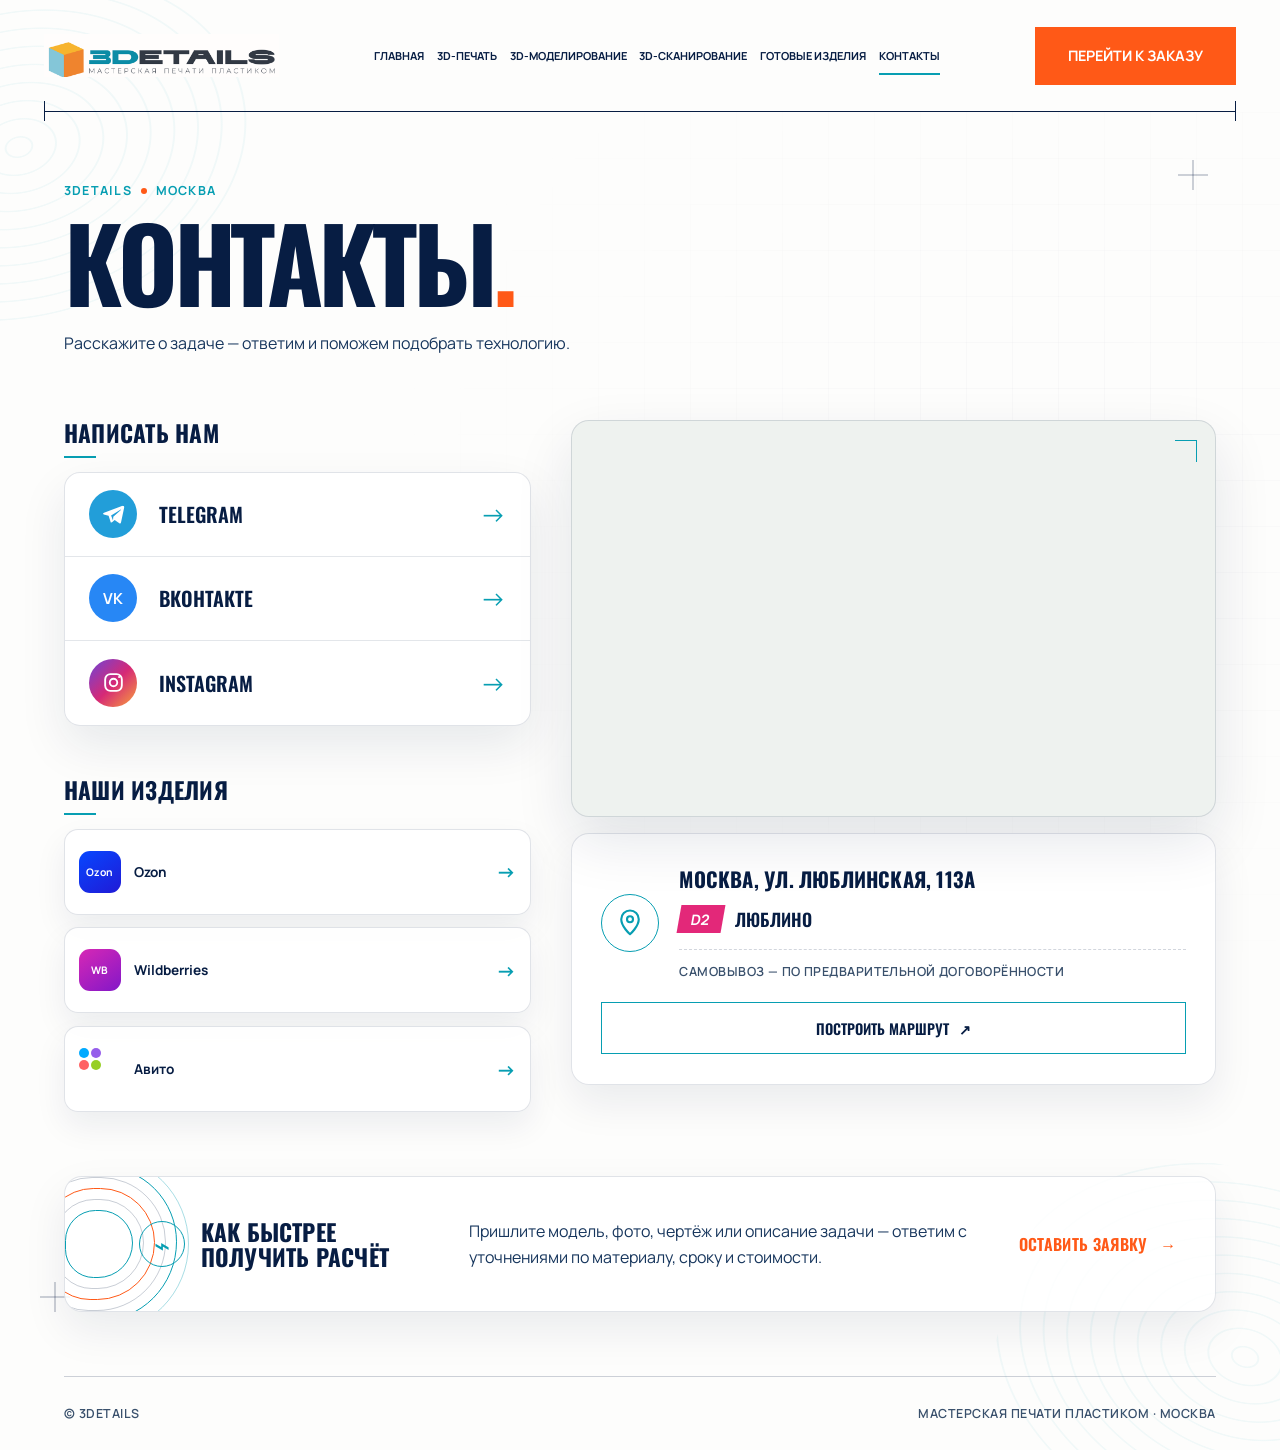
==== contacts.html @ 8e89bb7e "Add files via upload" ====
<!doctype html>
<html lang="ru">
<head>
  <meta charset="UTF-8">
  <meta name="viewport" content="width=device-width, initial-scale=1.0">
  <meta name="description" content="Контакты мастерской 3DETAILS: связь, площадки продаж, адрес самовывоза и карта.">
  <meta name="theme-color" content="#ffffff">
  <title>Контакты — 3DETAILS</title>
  <link rel="icon" type="image/png" href="assets/favicon.png?v=2">
  <link rel="preconnect" href="https://fonts.googleapis.com">
  <link rel="preconnect" href="https://fonts.gstatic.com" crossorigin>
  <link href="https://fonts.googleapis.com/css2?family=Manrope:wght@400;500;600;700&family=Oswald:wght@600;700&display=swap" rel="stylesheet">
  <link rel="stylesheet" href="style.css">
  <link rel="stylesheet" href="contacts.css">
</head>

<body class="contact-page">
  <div class="page-shell">
    <header class="site-header">
      <a class="brand" href="index.html" aria-label="3DETAILS — на главную">
        <img src="assets/logo.png" alt="3DETAILS — мастерская печати пластиком">
      </a>

      <nav class="desktop-nav" aria-label="Основная навигация">
        <a href="index.html">Главная</a>
        <a href="index.html">3D-печать</a>
        <a href="index.html">3D-моделирование</a>
        <a href="index.html">3D-сканирование</a>
        <a href="index.html">Готовые изделия</a>
        <a href="contacts.html" aria-current="page">Контакты</a>
      </nav>

      <a class="header-cta" href="#contact-actions">Перейти к заказу</a>

      <details class="mobile-menu">
        <summary aria-label="Открыть меню"><span></span><span></span><span></span></summary>
        <nav aria-label="Мобильная навигация">
          <a href="index.html">Главная</a>
          <a href="index.html">3D-печать</a>
          <a href="index.html">3D-моделирование</a>
          <a href="index.html">3D-сканирование</a>
          <a href="index.html">Готовые изделия</a>
          <a href="contacts.html" aria-current="page">Контакты</a>
        </nav>
      </details>
    </header>

    <main class="contacts-main">
      <div class="contacts-grid" aria-hidden="true"></div>
      <span class="page-cross page-cross-one" aria-hidden="true"></span>
      <span class="page-cross page-cross-two" aria-hidden="true"></span>

      <section class="contacts-intro" aria-labelledby="contacts-title">
        <p class="contacts-kicker">3DETAILS <span></span> Москва</p>
        <h1 id="contacts-title">Контакты<span class="orange-dot">.</span></h1>
        <p>Расскажите о задаче — ответим и поможем подобрать технологию.</p>
      </section>

      <div class="contacts-layout">
        <div class="contacts-left">
          <section class="contact-section" id="contact-actions" aria-labelledby="write-us-title">
            <h2 id="write-us-title">Написать нам</h2>

            <div class="social-list">
              <!-- Замените # на ссылку вашего Telegram-профиля или канала. -->
              <a class="social-row is-placeholder" href="#" aria-label="Telegram — ссылка будет добавлена">
                <span class="social-icon telegram-icon" aria-hidden="true">
                  <svg viewBox="0 0 24 24" role="img"><path d="M20.7 3.5 2.9 10.4c-1.2.5-1.2 1.2-.2 1.5l4.6 1.4 1.8 5.5c.2.6.1.9.8.9.5 0 .8-.2 1-.4l2.2-2.1 4.5 3.3c.8.5 1.4.3 1.6-.8l3-14.2c.3-1.4-.5-2-1.5-1.6Zm-11 9.5 8.9-5.6c.4-.3.8-.1.5.2l-7.3 6.6-.3 3.5L9.7 13Z"/></svg>
                </span>
                <span class="social-name">Telegram</span>
                <span class="row-arrow" aria-hidden="true">→</span>
              </a>

              <a class="social-row" href="https://vk.ru/create3details" target="_blank" rel="noopener noreferrer" aria-label="Открыть сообщество 3DETAILS во ВКонтакте">
                <span class="social-icon vk-icon" aria-hidden="true">VK</span>
                <span class="social-name">ВКонтакте</span>
                <span class="row-arrow" aria-hidden="true">→</span>
              </a>

              <a class="social-row" href="https://www.instagram.com/create_3details?igsi=MWt5dXhtc3FnY2g4bw==" target="_blank" rel="noopener noreferrer" aria-label="Открыть профиль 3DETAILS в Instagram">
                <span class="social-icon instagram-icon" aria-hidden="true">
                  <svg viewBox="0 0 24 24" role="img"><rect x="4" y="4" width="16" height="16" rx="5"/><circle cx="12" cy="12" r="3.6"/><circle cx="17.4" cy="6.7" r="1" class="fill-dot"/></svg>
                </span>
                <span class="social-name">Instagram</span>
                <span class="row-arrow" aria-hidden="true">→</span>
              </a>
            </div>
          </section>

          <section class="contact-section marketplace-section" aria-labelledby="shops-title">
            <h2 id="shops-title">Наши изделия</h2>
            <div class="marketplace-grid">
              <a class="marketplace-card" href="https://ozon.ru/s/3details-3615021" target="_blank" rel="noopener noreferrer" aria-label="Открыть магазин 3DETAILS на Ozon">
                <span class="marketplace-logo ozon-logo" aria-hidden="true">Ozon</span>
                <span>Ozon</span><b aria-hidden="true">→</b>
              </a>
              <a class="marketplace-card" href="https://www.wildberries.ru/250073081" target="_blank" rel="noopener noreferrer" aria-label="Открыть страницу 3DETAILS на Wildberries">
                <span class="marketplace-logo wb-logo" aria-hidden="true">WB</span>
                <span>Wildberries</span><b aria-hidden="true">→</b>
              </a>
              <a class="marketplace-card" href="https://www.avito.ru/brands/93194428c72230fd3f718d5dffbb3e8c" target="_blank" rel="noopener noreferrer" aria-label="Открыть профиль 3DETAILS на Авито">
                <span class="marketplace-logo avito-logo" aria-hidden="true"><i></i><i></i><i></i><i></i></span>
                <span>Авито</span><b aria-hidden="true">→</b>
              </a>
            </div>
          </section>
        </div>

        <section class="location-section" aria-labelledby="location-title">
          <h2 class="visually-hidden" id="location-title">Адрес мастерской</h2>
          <div class="map-card">
            <iframe
              title="Яндекс Карта: Москва, Люблинская улица, 113А"
              src="https://yandex.ru/map-widget/v1/?mode=search&amp;text=%D0%9C%D0%BE%D1%81%D0%BA%D0%B2%D0%B0%2C%20%D0%9B%D1%8E%D0%B1%D0%BB%D0%B8%D0%BD%D1%81%D0%BA%D0%B0%D1%8F%20%D1%83%D0%BB%D0%B8%D1%86%D0%B0%2C%20113%D0%90&amp;z=16"
              loading="lazy"
              allowfullscreen>
            </iframe>
            <span class="map-corner" aria-hidden="true"></span>
          </div>

          <div class="address-card">
            <div class="address-pin" aria-hidden="true">
              <svg viewBox="0 0 24 24"><path d="M12 21s7-6.1 7-12a7 7 0 1 0-14 0c0 5.9 7 12 7 12Z"/><circle cx="12" cy="9" r="2.4"/></svg>
            </div>
            <div class="address-copy">
              <p class="address-title">Москва, ул. Люблинская, 113А</p>
              <p class="transport"><span class="d2-badge">D2</span> Люблино</p>
              <p class="pickup-note">Самовывоз — по предварительной договорённости</p>
            </div>
            <a class="route-button" href="https://yandex.ru/maps/?text=%D0%9C%D0%BE%D1%81%D0%BA%D0%B2%D0%B0%2C%20%D0%9B%D1%8E%D0%B1%D0%BB%D0%B8%D0%BD%D1%81%D0%BA%D0%B0%D1%8F%20%D1%83%D0%BB%D0%B8%D1%86%D0%B0%2C%20113%D0%90" target="_blank" rel="noopener noreferrer">
              Построить маршрут <span aria-hidden="true">↗</span>
            </a>
          </div>
        </section>
      </div>

      <section class="calculation-strip" aria-labelledby="calculation-title">
        <div class="strip-art" aria-hidden="true"><i></i><i></i><i></i><i></i><i></i></div>
        <div class="strip-title">
          <span class="timer-icon" aria-hidden="true">⌁</span>
          <h2 id="calculation-title">Как быстрее<br>получить расчёт</h2>
        </div>
        <p>Пришлите модель, фото, чертёж или описание задачи — ответим с уточнениями по материалу, сроку и стоимости.</p>
        <a href="#contact-actions">Оставить заявку <span aria-hidden="true">→</span></a>
      </section>
    </main>

    <footer class="contacts-footer">
      <p>© 3DETAILS</p>
      <p>Мастерская печати пластиком · Москва</p>
    </footer>
  </div>
</body>
</html>
---- style.css ----
:root {
  --navy: #071d43;
  --navy-soft: #17365d;
  --turquoise: #079eb2;
  --orange: #ff5917;
  --paper: #fdfdfc;
  --line: #cbd9e7;
  --muted: #39506c;
}

* {
  box-sizing: border-box;
}

html {
  scroll-behavior: smooth;
}

body {
  margin: 0;
  background: var(--paper);
  color: var(--navy);
  font-family: "Manrope", Arial, sans-serif;
}

button,
a,
summary {
  -webkit-tap-highlight-color: transparent;
}

button {
  font: inherit;
}

.page-shell {
  width: min(100%, 1920px);
  min-height: 100svh;
  margin: 0 auto;
  overflow: hidden;
  background: var(--paper);
}

.site-header {
  position: relative;
  z-index: 20;
  display: grid;
  grid-template-columns: minmax(230px, 320px) 1fr auto;
  align-items: center;
  gap: clamp(1.5rem, 3vw, 4.5rem);
  min-height: 112px;
  margin: 0 clamp(1.25rem, 3.4vw, 4rem);
  border-bottom: 1px solid var(--navy);
}

.site-header::before,
.site-header::after {
  position: absolute;
  bottom: -10px;
  width: 1px;
  height: 20px;
  background: var(--navy);
  content: "";
}

.site-header::before {
  left: 0;
}

.site-header::after {
  right: 0;
}

.brand {
  display: inline-flex;
  align-items: center;
}

.brand img {
  display: block;
  width: 100%;
  height: auto;
}

.desktop-nav {
  display: flex;
  align-items: center;
  justify-content: center;
  gap: clamp(1rem, 2.25vw, 2.8rem);
}

.desktop-nav a {
  color: var(--navy);
  font-size: clamp(0.72rem, 0.83vw, 0.92rem);
  font-weight: 700;
  text-decoration: none;
  text-transform: uppercase;
  white-space: nowrap;
  transition: color 180ms ease;
}

.desktop-nav a:hover,
.desktop-nav a:focus-visible {
  color: var(--turquoise);
}

.desktop-nav a[aria-current="page"] {
  color: var(--navy);
}

.header-cta,
.primary-button {
  display: inline-flex;
  align-items: center;
  justify-content: center;
  border: 1px solid var(--orange);
  background: var(--orange);
  color: #fff;
  cursor: pointer;
  font-weight: 700;
  text-decoration: none;
  text-transform: uppercase;
  transition: transform 180ms ease, background 180ms ease, box-shadow 180ms ease;
}

.header-cta {
  min-height: 58px;
  padding: 0 2rem;
  font-size: 0.9rem;
  white-space: nowrap;
}

.header-cta:hover,
.primary-button:hover {
  background: #ff6a2e;
  box-shadow: 0 12px 26px rgb(255 89 23 / 18%);
  transform: translateY(-2px);
}

.mobile-menu {
  display: none;
}

.hero {
  position: relative;
  display: grid;
  grid-template-columns: minmax(520px, 0.88fr) minmax(580px, 1.12fr);
  min-height: calc(100svh - 112px);
  isolation: isolate;
}

.hero-copy {
  position: relative;
  z-index: 5;
  display: flex;
  flex-direction: column;
  align-items: flex-start;
  justify-content: center;
  padding: clamp(4rem, 7vh, 7rem) 1.5rem clamp(2.5rem, 4vh, 4rem) clamp(2.5rem, 5.2vw, 6.25rem);
}

.eyebrow {
  display: flex;
  align-items: center;
  gap: 0.55rem;
  margin: 0 0 clamp(1.75rem, 3vh, 2.8rem);
  font-size: clamp(0.8rem, 1vw, 1.08rem);
  font-weight: 700;
  letter-spacing: 0.02em;
  text-transform: uppercase;
}

.eyebrow span {
  width: 0.4rem;
  height: 0.4rem;
  background: var(--orange);
  border-radius: 50%;
}

.eyebrow strong {
  color: var(--turquoise);
}

h1 {
  margin: 0;
  color: var(--navy);
  font-family: "Oswald", "Arial Narrow", sans-serif;
  font-size: clamp(3.6rem, 5.5vw, 8rem);
  font-weight: 700;
  letter-spacing: -0.045em;
  line-height: 0.91;
  text-transform: uppercase;
}

.headline-line {
  display: block;
  white-space: nowrap;
}

.orange-dot {
  color: var(--orange);
}

.hero-description {
  margin: clamp(1.7rem, 3vh, 2.75rem) 0 0;
  color: var(--navy-soft);
  font-size: clamp(0.98rem, 1.18vw, 1.3rem);
  line-height: 1.65;
}

.hero-actions {
  display: flex;
  gap: 1.25rem;
  margin-top: clamp(1.75rem, 3vh, 2.8rem);
}

.primary-button,
.secondary-button {
  min-width: 236px;
  min-height: 68px;
  padding: 0 1.5rem;
  font-size: 1rem;
}

.secondary-button {
  border: 1px solid var(--navy);
  background: transparent;
  color: var(--navy);
  cursor: pointer;
  font-weight: 700;
  text-transform: uppercase;
  transition: color 180ms ease, background 180ms ease, transform 180ms ease;
}

.secondary-button:hover {
  background: var(--navy);
  color: #fff;
  transform: translateY(-2px);
}

.coordinates {
  display: flex;
  align-items: center;
  gap: 1.25rem;
  margin-top: clamp(2rem, 5vh, 4.5rem);
  color: var(--turquoise);
  font-family: ui-monospace, SFMono-Regular, Consolas, monospace;
  font-size: 0.83rem;
  line-height: 1.65;
}

.coordinates p {
  margin: 0;
}

.target-mark {
  position: relative;
  display: block;
  width: 48px;
  height: 48px;
  border: 1px solid var(--turquoise);
  border-radius: 50%;
}

.target-mark::before,
.target-mark::after {
  position: absolute;
  top: 50%;
  left: 50%;
  background: var(--turquoise);
  content: "";
  transform: translate(-50%, -50%);
}

.target-mark::before {
  width: 72px;
  height: 1px;
}

.target-mark::after {
  width: 1px;
  height: 72px;
}

.hero-art {
  position: relative;
  z-index: 4;
  display: grid;
  min-width: 0;
  place-items: center;
  padding: 2.5rem clamp(1.25rem, 3vw, 4rem) 2rem 0;
}

.hero-art picture {
  position: relative;
  z-index: 3;
  display: block;
  width: min(100%, 940px);
  max-height: calc(100svh - 150px);
}

.hero-art img {
  display: block;
  width: 100%;
  height: auto;
  max-height: calc(100svh - 150px);
  object-fit: contain;
  filter: drop-shadow(0 32px 34px rgb(5 28 62 / 16%));
  animation: float 7s ease-in-out infinite;
}

@keyframes float {
  0%,
  100% {
    transform: translateY(0) rotate(-0.3deg);
  }
  50% {
    transform: translateY(-12px) rotate(0.3deg);
  }
}

.technical-grid {
  position: absolute;
  z-index: -3;
  top: 4%;
  right: 0;
  width: 58%;
  height: 92%;
  opacity: 0.38;
  background-image:
    linear-gradient(rgb(7 29 67 / 10%) 1px, transparent 1px),
    linear-gradient(90deg, rgb(7 29 67 / 10%) 1px, transparent 1px);
  background-size: 44px 44px;
  -webkit-mask-image: radial-gradient(ellipse at 58% 48%, #000 18%, transparent 72%);
  mask-image: radial-gradient(ellipse at 58% 48%, #000 18%, transparent 72%);
}

.contour {
  position: absolute;
  z-index: -2;
  border-radius: 48% 52% 58% 42%;
  opacity: 0.42;
  background: repeating-radial-gradient(ellipse at center, transparent 0 15px, rgb(32 91 139 / 23%) 16px 17px, transparent 18px 27px);
  filter: blur(0.1px);
}

.contour-one {
  top: 3%;
  right: 8%;
  width: 46%;
  height: 54%;
  transform: rotate(-10deg);
}

.contour-two {
  right: -8%;
  bottom: -13%;
  width: 44%;
  height: 54%;
  transform: rotate(18deg);
}

.art-cross {
  position: absolute;
  z-index: 2;
  width: 30px;
  height: 30px;
}

.art-cross::before,
.art-cross::after {
  position: absolute;
  top: 50%;
  left: 50%;
  background: var(--navy);
  content: "";
  opacity: 0.5;
  transform: translate(-50%, -50%);
}

.art-cross::before {
  width: 30px;
  height: 1px;
}

.art-cross::after {
  width: 1px;
  height: 30px;
}

.art-cross-one {
  top: 14%;
  left: 3%;
}

.art-cross-two {
  right: 6%;
  bottom: 12%;
}

.palette-mark {
  position: absolute;
  z-index: 4;
  top: 20%;
  right: 2.7%;
  display: grid;
  gap: 6px;
}

.palette-mark i {
  width: 9px;
  height: 9px;
  background: var(--navy);
}

.palette-mark i:nth-child(2) {
  background: var(--turquoise);
}

.palette-mark i:nth-child(3) {
  background: var(--orange);
}

@media (max-width: 1240px) {
  .site-header {
    grid-template-columns: 235px 1fr auto;
    gap: 1.25rem;
  }

  .desktop-nav {
    gap: 1.1rem;
  }

  .header-cta {
    padding: 0 1.25rem;
  }

  .hero {
    grid-template-columns: minmax(460px, 0.9fr) minmax(480px, 1.1fr);
  }

  .primary-button,
  .secondary-button {
    min-width: 205px;
  }
}

@media (max-width: 980px) {
  .site-header {
    grid-template-columns: minmax(210px, 270px) 1fr auto;
    min-height: 92px;
  }

  .desktop-nav,
  .header-cta {
    display: none;
  }

  .mobile-menu {
    position: relative;
    display: block;
    grid-column: 3;
  }

  .mobile-menu summary {
    display: grid;
    width: 46px;
    height: 46px;
    cursor: pointer;
    list-style: none;
    place-content: center;
    gap: 5px;
    border: 1px solid var(--navy);
  }

  .mobile-menu summary::-webkit-details-marker {
    display: none;
  }

  .mobile-menu summary span {
    display: block;
    width: 20px;
    height: 2px;
    background: var(--navy);
  }

  .mobile-menu nav {
    position: absolute;
    top: 58px;
    right: 0;
    display: grid;
    width: min(82vw, 330px);
    padding: 1rem;
    border: 1px solid var(--navy);
    background: var(--paper);
    box-shadow: 0 22px 48px rgb(7 29 67 / 14%);
  }

  .mobile-menu nav a {
    padding: 0.9rem;
    color: var(--navy);
    font-size: 0.9rem;
    font-weight: 700;
    text-decoration: none;
    text-transform: uppercase;
  }

  .hero {
    grid-template-columns: 1fr;
    min-height: auto;
  }

  .hero-copy {
    padding: 5rem 2.5rem 1.5rem;
  }

  h1 {
    font-size: clamp(4rem, 10.8vw, 6.8rem);
  }

  .hero-art {
    min-height: 580px;
    padding: 0 2rem 3rem;
  }

  .hero-art picture {
    width: min(92vw, 720px);
    max-height: 650px;
  }

  .hero-art img {
    max-height: 650px;
  }

  .technical-grid {
    top: 44%;
    width: 100%;
    height: 52%;
  }

  .contour-one {
    top: 43%;
    right: 20%;
    width: 68%;
    height: 40%;
  }
}

@media (max-width: 620px) {
  .site-header {
    grid-template-columns: minmax(170px, 235px) 1fr auto;
    min-height: 82px;
    margin: 0 1rem;
  }

  .hero-copy {
    padding: 4rem 1.25rem 1rem;
  }

  .eyebrow {
    align-items: flex-start;
    flex-wrap: wrap;
    margin-bottom: 1.5rem;
    font-size: 0.76rem;
  }

  h1 {
    font-size: clamp(3rem, 13vw, 4.7rem);
    line-height: 0.92;
  }

  .hero-description {
    font-size: 1rem;
    line-height: 1.55;
  }

  .desktop-break {
    display: none;
  }

  .hero-actions {
    width: 100%;
    flex-direction: column;
    gap: 0.75rem;
  }

  .primary-button,
  .secondary-button {
    width: 100%;
    min-width: 0;
    min-height: 58px;
  }

  .coordinates {
    margin-top: 2.5rem;
  }

  .hero-art {
    min-height: 410px;
    padding: 0 0.5rem 2rem;
  }

  .hero-art picture {
    width: 112%;
    max-width: none;
  }

  .palette-mark {
    right: 1rem;
  }
}

@media (prefers-reduced-motion: reduce) {
  html {
    scroll-behavior: auto;
  }

  .hero-art img {
    animation: none;
  }

  *,
  *::before,
  *::after {
    transition-duration: 0.01ms !important;
  }
}
---- contacts.css ----
.contact-page .page-shell {
  overflow: clip;
}

.contact-page .site-header {
  grid-template-columns: minmax(210px, 300px) 1fr auto;
  gap: clamp(1rem, 2.3vw, 3rem);
}

.contact-page .desktop-nav {
  gap: clamp(0.75rem, 1.65vw, 2rem);
}

.contact-page .desktop-nav a[aria-current="page"] {
  position: relative;
}

.contact-page .desktop-nav a[aria-current="page"]::after {
  position: absolute;
  right: 0;
  bottom: -0.75rem;
  left: 0;
  height: 2px;
  background: var(--turquoise);
  content: "";
}

.contacts-main {
  position: relative;
  padding: clamp(3.5rem, 5.5vw, 6.5rem) clamp(1.25rem, 5vw, 6rem) clamp(3rem, 5vw, 5.5rem);
  isolation: isolate;
}

.contacts-grid {
  position: absolute;
  z-index: -3;
  inset: 0;
  opacity: 0.28;
  background-image:
    linear-gradient(rgb(7 29 67 / 9%) 1px, transparent 1px),
    linear-gradient(90deg, rgb(7 29 67 / 9%) 1px, transparent 1px);
  background-size: 46px 46px;
  -webkit-mask-image: radial-gradient(ellipse at 82% 28%, #000 0, transparent 47%);
  mask-image: radial-gradient(ellipse at 82% 28%, #000 0, transparent 47%);
}

.contacts-main::before,
.contacts-main::after {
  position: absolute;
  z-index: -2;
  width: 38vw;
  height: 28vw;
  border-radius: 46% 54% 61% 39%;
  opacity: 0.14;
  background: repeating-radial-gradient(ellipse at center, transparent 0 12px, rgb(7 158 178 / 36%) 13px 14px, transparent 15px 24px);
  content: "";
}

.contacts-main::before {
  top: -9rem;
  left: -14rem;
  transform: rotate(-14deg);
}

.contacts-main::after {
  right: -13rem;
  bottom: -10rem;
  transform: rotate(17deg);
}

.page-cross {
  position: absolute;
  z-index: -1;
  width: 30px;
  height: 30px;
}

.page-cross::before,
.page-cross::after {
  position: absolute;
  top: 50%;
  left: 50%;
  background: var(--navy);
  content: "";
  opacity: 0.4;
  transform: translate(-50%, -50%);
}

.page-cross::before {
  width: 30px;
  height: 1px;
}

.page-cross::after {
  width: 1px;
  height: 30px;
}

.page-cross-one {
  top: 3rem;
  right: 4.5rem;
}

.page-cross-two {
  bottom: 4rem;
  left: 2.5rem;
}

.contacts-intro {
  width: min(100%, 1420px);
  margin: 0 auto clamp(3rem, 5vw, 5rem);
}

.contacts-kicker {
  display: flex;
  align-items: center;
  gap: 0.55rem;
  margin: 0 0 1rem;
  color: var(--turquoise);
  font-size: 0.78rem;
  font-weight: 700;
  letter-spacing: 0.1em;
  text-transform: uppercase;
}

.contacts-kicker span {
  width: 0.38rem;
  height: 0.38rem;
  background: var(--orange);
  border-radius: 50%;
}

.contacts-intro h1 {
  font-size: clamp(4.2rem, 8vw, 8rem);
  line-height: 0.9;
}

.contacts-intro > p:last-child {
  max-width: 700px;
  margin: 1.45rem 0 0;
  color: var(--navy-soft);
  font-size: clamp(1rem, 1.25vw, 1.25rem);
  line-height: 1.6;
}

.contacts-layout {
  display: grid;
  grid-template-columns: minmax(400px, 0.86fr) minmax(560px, 1.14fr);
  gap: clamp(2.5rem, 5vw, 6rem);
  width: min(100%, 1420px);
  margin: 0 auto;
}

.contact-section h2,
.calculation-strip h2 {
  margin: 0;
  font-family: "Oswald", "Arial Narrow", sans-serif;
  font-size: clamp(1.45rem, 1.7vw, 2rem);
  letter-spacing: 0.01em;
  line-height: 1.1;
  text-transform: uppercase;
}

.contact-section h2::after {
  display: block;
  width: 2rem;
  height: 2px;
  margin-top: 0.65rem;
  background: var(--turquoise);
  content: "";
}

.social-list {
  margin-top: 0.85rem;
  overflow: hidden;
  border: 1px solid rgb(7 29 67 / 12%);
  border-radius: 16px;
  background: rgb(255 255 255 / 82%);
  box-shadow: 0 20px 48px rgb(7 29 67 / 9%);
  backdrop-filter: blur(8px);
}

.social-row {
  display: grid;
  grid-template-columns: 52px 1fr auto;
  align-items: center;
  gap: 1.1rem;
  min-height: 84px;
  padding: 0 1.5rem;
  border-bottom: 1px solid rgb(7 29 67 / 11%);
  color: var(--navy);
  text-decoration: none;
  transition: background 180ms ease, color 180ms ease;
}

.social-row:last-child {
  border-bottom: 0;
}

.social-row:not(.is-placeholder):hover,
.social-row:not(.is-placeholder):focus-visible {
  background: rgb(7 158 178 / 6%);
  color: var(--turquoise);
}

.is-placeholder {
  cursor: default;
  pointer-events: none;
}

.social-icon {
  display: grid;
  width: 48px;
  height: 48px;
  color: #fff;
  font-size: 0.95rem;
  font-weight: 700;
  place-items: center;
  border-radius: 50%;
}

.social-icon svg {
  width: 25px;
  height: 25px;
}

.telegram-icon {
  background: #229ed9;
}

.telegram-icon svg {
  fill: currentColor;
}

.vk-icon {
  background: #2787f5;
}

.instagram-icon {
  background: linear-gradient(135deg, #6c45d9 0%, #d62976 52%, #f9a23a 100%);
}

.instagram-icon svg {
  fill: none;
  stroke: currentColor;
  stroke-width: 1.8;
}

.instagram-icon .fill-dot {
  fill: currentColor;
  stroke: none;
}

.social-name {
  font-family: "Oswald", "Arial Narrow", sans-serif;
  font-size: 1.25rem;
  font-weight: 600;
  text-transform: uppercase;
}

.row-arrow {
  color: var(--turquoise);
  font-size: 1.65rem;
}

.marketplace-section {
  margin-top: clamp(2.5rem, 4vw, 4rem);
}

.marketplace-grid {
  display: grid;
  grid-template-columns: repeat(3, 1fr);
  gap: 0.8rem;
  margin-top: 0.85rem;
}

.marketplace-card {
  display: grid;
  grid-template-columns: 44px 1fr auto;
  align-items: center;
  gap: 0.7rem;
  min-height: 86px;
  padding: 0.85rem;
  border: 1px solid rgb(7 29 67 / 12%);
  border-radius: 14px;
  background: rgb(255 255 255 / 84%);
  box-shadow: 0 14px 32px rgb(7 29 67 / 7%);
  color: var(--navy);
  font-size: 0.85rem;
  font-weight: 700;
  text-decoration: none;
  transition: transform 180ms ease, box-shadow 180ms ease;
}

.marketplace-card:not(.is-placeholder):hover,
.marketplace-card:not(.is-placeholder):focus-visible {
  box-shadow: 0 18px 36px rgb(7 29 67 / 12%);
  transform: translateY(-3px);
}

.marketplace-card b {
  color: var(--turquoise);
  font-size: 1.25rem;
}

.marketplace-logo {
  display: grid;
  width: 42px;
  height: 42px;
  color: #fff;
  font-size: 0.65rem;
  font-weight: 700;
  place-items: center;
  border-radius: 11px;
}

.ozon-logo {
  background: linear-gradient(145deg, #0747ff, #201ad6);
}

.wb-logo {
  background: linear-gradient(145deg, #d728b5, #8317c8);
}

.avito-logo {
  grid-template-columns: repeat(2, 10px);
  grid-template-rows: repeat(2, 10px);
  gap: 2px;
  background: transparent;
}

.avito-logo i {
  width: 10px;
  height: 10px;
  border-radius: 50%;
}

.avito-logo i:nth-child(1) { background: #00aaff; }
.avito-logo i:nth-child(2) { background: #965eeb; }
.avito-logo i:nth-child(3) { background: #ff6163; }
.avito-logo i:nth-child(4) { background: #97cf26; }

.location-section {
  min-width: 0;
}

.map-card {
  position: relative;
  height: clamp(330px, 31vw, 490px);
  overflow: hidden;
  border: 1px solid rgb(7 29 67 / 13%);
  border-radius: 18px;
  background: #eef2ef;
  box-shadow: 0 24px 58px rgb(7 29 67 / 11%);
}

.map-card iframe {
  width: 100%;
  height: 100%;
  border: 0;
  filter: saturate(0.72) contrast(0.96);
}

.map-corner {
  position: absolute;
  top: 1.15rem;
  right: 1.15rem;
  width: 22px;
  height: 22px;
  border-top: 1px solid var(--turquoise);
  border-right: 1px solid var(--turquoise);
  pointer-events: none;
}

.address-card {
  display: grid;
  grid-template-columns: 62px minmax(0, 1fr) auto;
  align-items: center;
  gap: 1.25rem;
  margin-top: 1rem;
  padding: clamp(1.25rem, 2.3vw, 2rem);
  border: 1px solid rgb(7 29 67 / 12%);
  border-radius: 18px;
  background: rgb(255 255 255 / 88%);
  box-shadow: 0 18px 42px rgb(7 29 67 / 8%);
}

.address-pin {
  display: grid;
  width: 58px;
  height: 58px;
  border: 1px solid var(--turquoise);
  border-radius: 50%;
  place-items: center;
}

.address-pin svg {
  width: 30px;
  height: 30px;
  fill: none;
  stroke: var(--turquoise);
  stroke-linecap: round;
  stroke-linejoin: round;
  stroke-width: 1.7;
}

.address-copy p {
  margin: 0;
}

.address-title {
  font-family: "Oswald", "Arial Narrow", sans-serif;
  font-size: clamp(1.2rem, 1.6vw, 1.65rem);
  font-weight: 700;
  letter-spacing: 0.01em;
  text-transform: uppercase;
}

.transport {
  display: flex;
  align-items: center;
  gap: 0.7rem;
  margin-top: 0.7rem !important;
  font-family: "Oswald", "Arial Narrow", sans-serif;
  font-size: 1.1rem;
  font-weight: 600;
  text-transform: uppercase;
}

.d2-badge {
  display: inline-grid;
  min-width: 44px;
  min-height: 28px;
  padding: 0 0.45rem;
  background: #e32879;
  color: #fff;
  font-family: "Manrope", Arial, sans-serif;
  font-size: 0.9rem;
  font-weight: 700;
  place-items: center;
  transform: skew(-10deg);
}

.pickup-note {
  margin-top: 1rem !important;
  padding-top: 0.85rem;
  border-top: 1px dashed rgb(7 29 67 / 18%);
  color: var(--muted);
  font-size: 0.78rem;
  font-weight: 600;
  letter-spacing: 0.035em;
  line-height: 1.5;
  text-transform: uppercase;
}

.route-button {
  display: inline-flex;
  align-items: center;
  justify-content: center;
  gap: 0.65rem;
  min-height: 52px;
  padding: 0 1.2rem;
  border: 1px solid var(--turquoise);
  color: var(--navy);
  font-family: "Oswald", "Arial Narrow", sans-serif;
  font-size: 0.9rem;
  font-weight: 600;
  text-decoration: none;
  text-transform: uppercase;
  white-space: nowrap;
  transition: background 180ms ease, color 180ms ease, transform 180ms ease;
}

.route-button:hover,
.route-button:focus-visible {
  background: var(--turquoise);
  color: #fff;
  transform: translateY(-2px);
}

.calculation-strip {
  position: relative;
  display: grid;
  grid-template-columns: minmax(220px, 0.8fr) minmax(340px, 1.25fr) auto;
  align-items: center;
  gap: clamp(1.5rem, 3vw, 3.5rem);
  width: min(100%, 1420px);
  min-height: 136px;
  margin: clamp(3rem, 5vw, 5rem) auto 0;
  padding: 1.5rem clamp(1.5rem, 3vw, 3rem);
  overflow: hidden;
  border: 1px solid rgb(7 29 67 / 12%);
  border-radius: 18px;
  background: rgb(255 255 255 / 84%);
  box-shadow: 0 18px 44px rgb(7 29 67 / 8%);
}

.strip-art {
  position: absolute;
  top: 50%;
  left: -3.5rem;
  width: 180px;
  height: 180px;
  border: 1px solid rgb(7 158 178 / 35%);
  border-radius: 50%;
  transform: translateY(-50%);
}

.strip-art i {
  position: absolute;
  inset: calc(var(--i, 1) * 11px);
  border: 1px solid rgb(7 29 67 / 22%);
  border-radius: 48% 52% 55% 45%;
}

.strip-art i:nth-child(1) { --i: 1; border-color: var(--turquoise); }
.strip-art i:nth-child(2) { --i: 2; }
.strip-art i:nth-child(3) { --i: 3; border-color: var(--orange); }
.strip-art i:nth-child(4) { --i: 4; }
.strip-art i:nth-child(5) { --i: 5; border-color: var(--turquoise); }

.strip-title {
  position: relative;
  z-index: 1;
  display: flex;
  align-items: center;
  gap: 1rem;
  padding-left: 2.2rem;
}

.timer-icon {
  display: grid;
  width: 46px;
  height: 46px;
  flex: 0 0 auto;
  border: 1px solid var(--turquoise);
  color: var(--turquoise);
  font-size: 1.7rem;
  place-items: center;
  border-radius: 50%;
}

.calculation-strip > p {
  margin: 0;
  color: var(--navy-soft);
  font-size: 1rem;
  line-height: 1.65;
}

.calculation-strip > a {
  display: inline-flex;
  align-items: center;
  gap: 0.8rem;
  color: var(--orange);
  font-family: "Oswald", "Arial Narrow", sans-serif;
  font-size: 1rem;
  font-weight: 600;
  letter-spacing: 0.02em;
  text-decoration: none;
  text-transform: uppercase;
  white-space: nowrap;
}

.calculation-strip > a:hover,
.calculation-strip > a:focus-visible {
  color: var(--navy);
}

.contacts-footer {
  display: flex;
  justify-content: space-between;
  gap: 1rem;
  margin: 0 clamp(1.25rem, 5vw, 6rem);
  padding: 1.75rem 0;
  border-top: 1px solid rgb(7 29 67 / 20%);
  color: var(--muted);
  font-size: 0.78rem;
  font-weight: 600;
  letter-spacing: 0.04em;
  text-transform: uppercase;
}

.contacts-footer p {
  margin: 0;
}

.visually-hidden {
  position: absolute;
  width: 1px;
  height: 1px;
  padding: 0;
  overflow: hidden;
  clip: rect(0 0 0 0);
  white-space: nowrap;
  border: 0;
}

@media (max-width: 1380px) {
  .contact-page .site-header {
    grid-template-columns: 235px 1fr auto;
  }

  .contact-page .desktop-nav {
    gap: 0.8rem;
  }

  .contact-page .desktop-nav a {
    font-size: 0.69rem;
  }

  .contacts-layout {
    grid-template-columns: minmax(360px, 0.84fr) minmax(500px, 1.16fr);
    gap: 2.5rem;
  }

  .marketplace-grid {
    grid-template-columns: 1fr;
  }

  .address-card {
    grid-template-columns: 58px minmax(0, 1fr);
  }

  .route-button {
    grid-column: 1 / -1;
  }
}

@media (max-width: 980px) {
  .contact-page .desktop-nav,
  .contact-page .header-cta {
    display: none;
  }

  .contact-page .site-header {
    grid-template-columns: minmax(210px, 270px) 1fr auto;
    min-height: 92px;
  }

  .contacts-layout {
    grid-template-columns: 1fr;
  }

  .marketplace-grid {
    grid-template-columns: repeat(3, 1fr);
  }

  .calculation-strip {
    grid-template-columns: 1fr 1.5fr;
  }

  .calculation-strip > a {
    grid-column: 2;
  }
}

@media (max-width: 720px) {
  .contacts-main {
    padding-top: 3rem;
  }

  .contacts-intro {
    margin-bottom: 2.5rem;
  }

  .contacts-intro h1 {
    font-size: clamp(3.6rem, 18vw, 5.5rem);
  }

  .contacts-layout {
    gap: 3rem;
  }

  .social-row {
    grid-template-columns: 46px 1fr auto;
    min-height: 76px;
    padding: 0 1.1rem;
  }

  .social-icon {
    width: 42px;
    height: 42px;
  }

  .marketplace-grid {
    grid-template-columns: 1fr;
  }

  .map-card {
    height: 360px;
  }

  .address-card {
    grid-template-columns: 48px minmax(0, 1fr);
    gap: 1rem;
  }

  .address-pin {
    width: 46px;
    height: 46px;
  }

  .route-button {
    width: 100%;
  }

  .calculation-strip {
    grid-template-columns: 1fr;
    gap: 1.25rem;
    padding: 2rem 1.35rem;
  }

  .strip-title {
    padding-left: 1.5rem;
  }

  .calculation-strip > a {
    grid-column: 1;
  }

  .contacts-footer {
    flex-direction: column;
  }
}

@media (max-width: 420px) {
  .contact-page .site-header {
    grid-template-columns: minmax(170px, 215px) 1fr auto;
  }

  .contacts-main {
    padding-right: 1rem;
    padding-left: 1rem;
  }

  .social-name {
    font-size: 1.08rem;
  }

  .map-card {
    height: 310px;
  }

  .address-title {
    font-size: 1.1rem;
  }
}

@media (prefers-reduced-motion: reduce) {
  .marketplace-card,
  .route-button,
  .social-row {
    transition: none;
  }
}
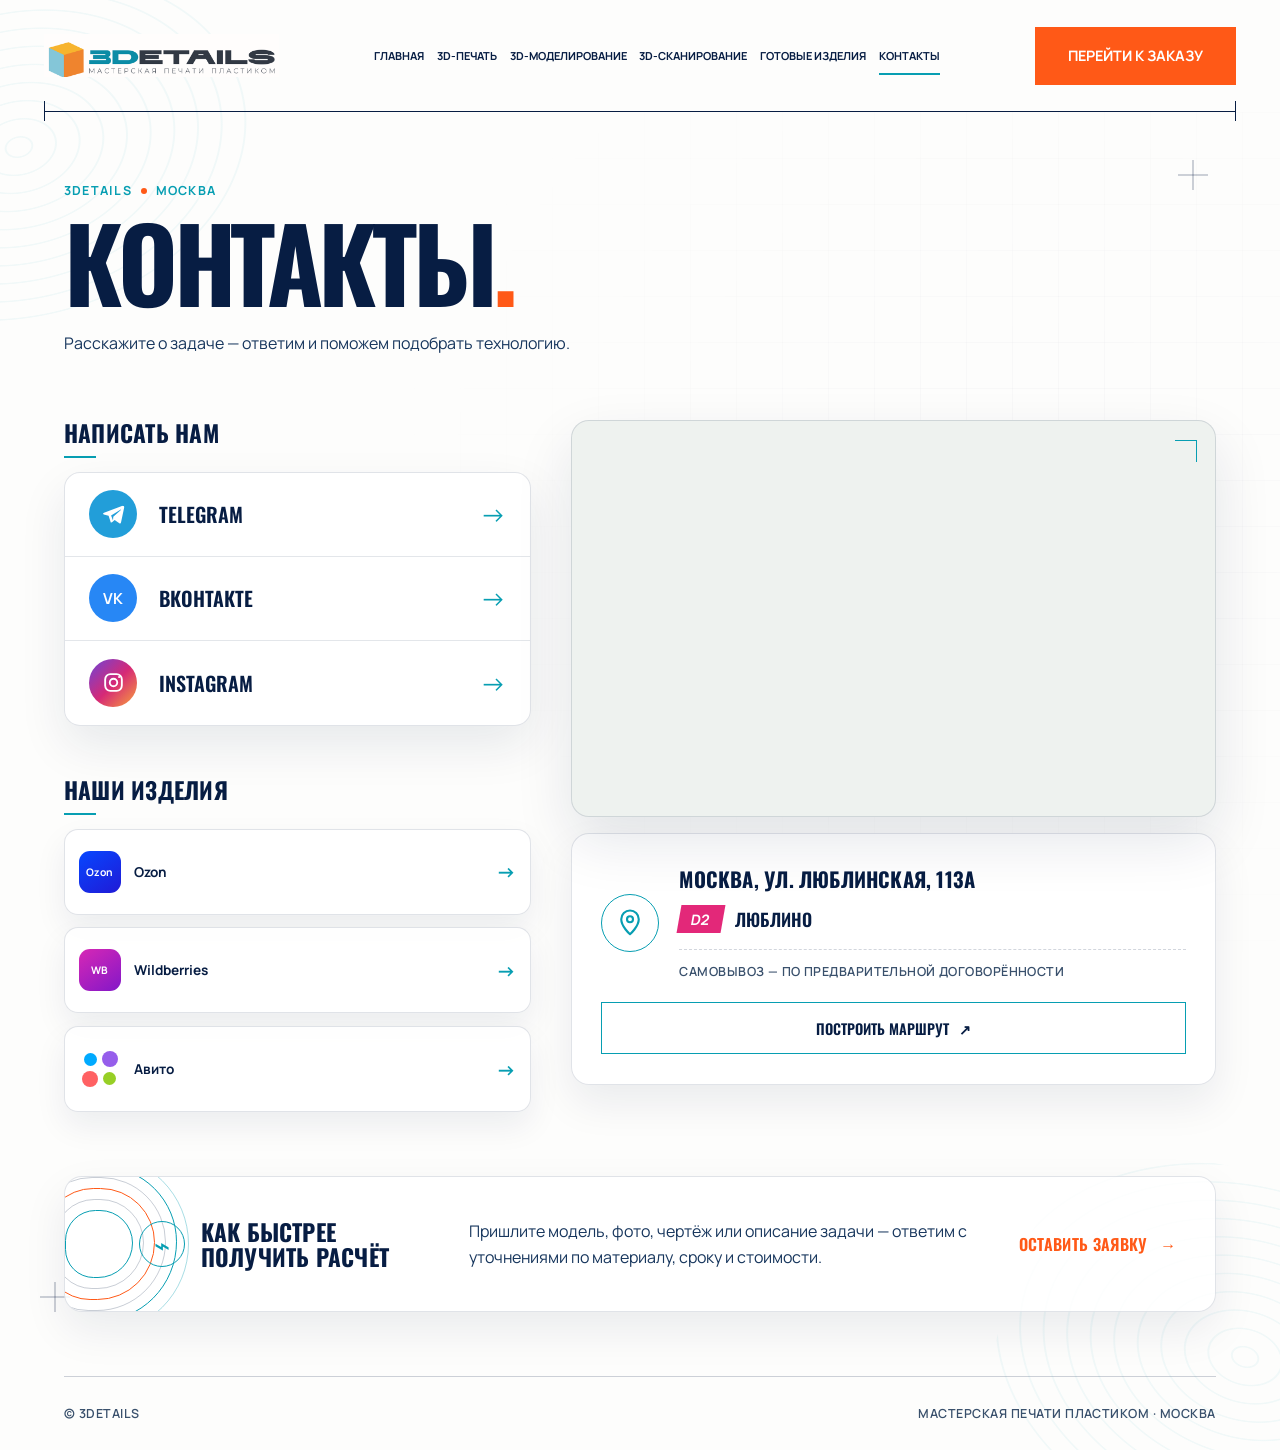
==== commit e4f79503: "Add files via upload" ====
--- a/contacts.html
+++ b/contacts.html
@@ -23,7 +23,7 @@
 
       <nav class="desktop-nav" aria-label="Основная навигация">
         <a href="index.html">Главная</a>
-        <a href="index.html">3D-печать</a>
+        <a href="printing.html">3D-печать</a>
         <a href="index.html">3D-моделирование</a>
         <a href="index.html">3D-сканирование</a>
         <a href="index.html">Готовые изделия</a>
@@ -36,7 +36,7 @@
         <summary aria-label="Открыть меню"><span></span><span></span><span></span></summary>
         <nav aria-label="Мобильная навигация">
           <a href="index.html">Главная</a>
-          <a href="index.html">3D-печать</a>
+          <a href="printing.html">3D-печать</a>
           <a href="index.html">3D-моделирование</a>
           <a href="index.html">3D-сканирование</a>
           <a href="index.html">Готовые изделия</a>
--- a/style.css
+++ b/style.css
@@ -216,10 +216,14 @@
 
 .primary-button,
 .secondary-button {
+  display: inline-flex;
+  align-items: center;
+  justify-content: center;
   min-width: 236px;
   min-height: 68px;
   padding: 0 1.5rem;
   font-size: 1rem;
+  text-decoration: none;
 }
 
 .secondary-button {
--- a/contacts.css
+++ b/contacts.css
@@ -323,22 +323,48 @@
 }
 
 .avito-logo {
-  grid-template-columns: repeat(2, 10px);
-  grid-template-rows: repeat(2, 10px);
-  gap: 2px;
+  position: relative;
+  display: block;
   background: transparent;
+  border-radius: 0;
 }
 
 .avito-logo i {
-  width: 10px;
-  height: 10px;
+  position: absolute;
   border-radius: 50%;
 }
 
-.avito-logo i:nth-child(1) { background: #00aaff; }
-.avito-logo i:nth-child(2) { background: #965eeb; }
-.avito-logo i:nth-child(3) { background: #ff6163; }
-.avito-logo i:nth-child(4) { background: #97cf26; }
+.avito-logo i:nth-child(1) {
+  top: 5px;
+  left: 5px;
+  width: 13px;
+  height: 13px;
+  background: #00aaff;
+}
+
+.avito-logo i:nth-child(2) {
+  top: 3px;
+  right: 3px;
+  width: 16px;
+  height: 16px;
+  background: #965eeb;
+}
+
+.avito-logo i:nth-child(3) {
+  bottom: 3px;
+  left: 3px;
+  width: 16px;
+  height: 16px;
+  background: #ff6163;
+}
+
+.avito-logo i:nth-child(4) {
+  right: 5px;
+  bottom: 5px;
+  width: 13px;
+  height: 13px;
+  background: #97cf26;
+}
 
 .location-section {
   min-width: 0;
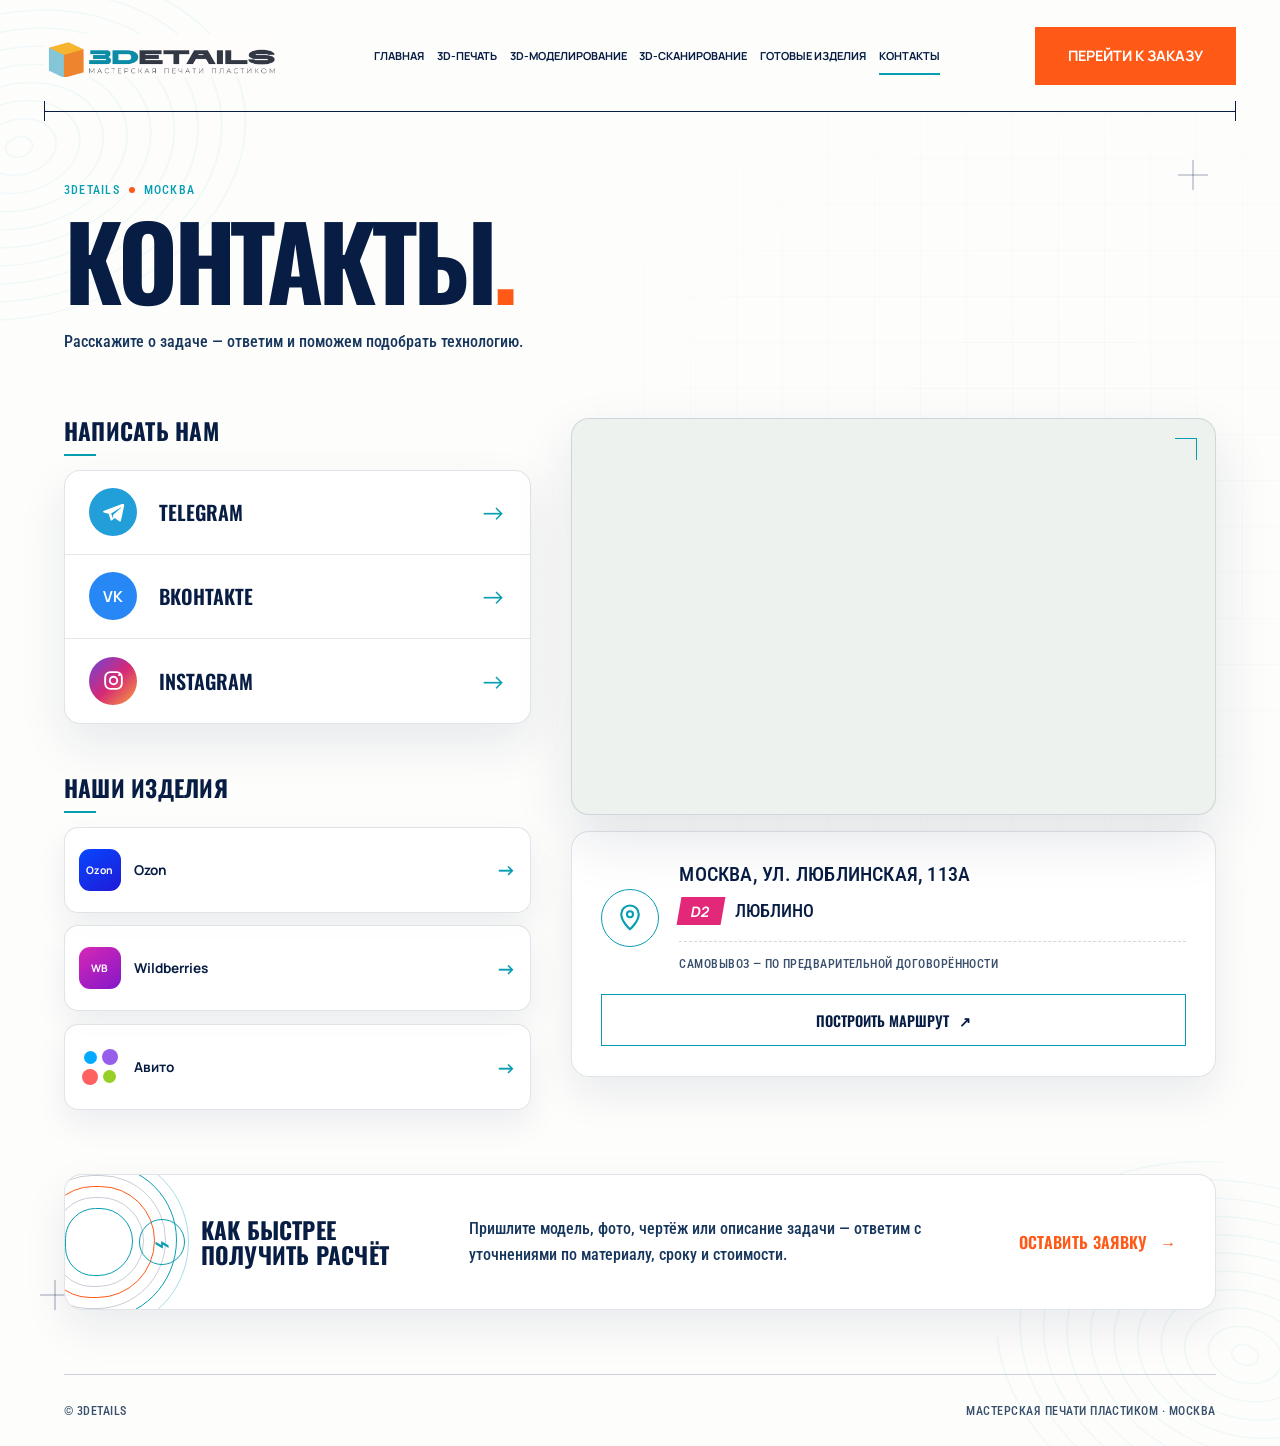
==== commit 58b18caf: "Add files via upload" ====
--- a/contacts.html
+++ b/contacts.html
@@ -7,11 +7,11 @@
   <meta name="theme-color" content="#ffffff">
   <title>Контакты — 3DETAILS</title>
   <link rel="icon" type="image/png" href="assets/favicon.png?v=2">
-  <link rel="preconnect" href="https://fonts.googleapis.com">
-  <link rel="preconnect" href="https://fonts.gstatic.com" crossorigin>
-  <link href="https://fonts.googleapis.com/css2?family=Manrope:wght@400;500;600;700&family=Oswald:wght@600;700&display=swap" rel="stylesheet">
+  <link rel="preload" href="assets/fonts/oswald-bold.woff" as="font" type="font/woff" crossorigin>
+  <link rel="preload" href="assets/fonts/roboto-condensed-medium.woff" as="font" type="font/woff" crossorigin>
   <link rel="stylesheet" href="style.css">
   <link rel="stylesheet" href="contacts.css">
+  <link rel="stylesheet" href="typography.css?v=20261117">
 </head>
 
 <body class="contact-page">
--- a/typography.css
+++ b/typography.css
@@ -0,0 +1,31 @@
+/* Shared type: homepage headings and the printing-page introductory paragraph. */
+@font-face{font-family:Oswald;src:url('assets/fonts/oswald-medium.woff') format('woff');font-style:normal;font-weight:500;font-display:swap}
+@font-face{font-family:Oswald;src:url('assets/fonts/oswald-semibold.woff') format('woff');font-style:normal;font-weight:600;font-display:swap}
+@font-face{font-family:Oswald;src:url('assets/fonts/oswald-bold.woff') format('woff');font-style:normal;font-weight:700;font-display:swap}
+@font-face{font-family:'Roboto Condensed';src:url('assets/fonts/roboto-condensed-regular.woff') format('woff');font-style:normal;font-weight:400;font-display:swap}
+@font-face{font-family:'Roboto Condensed';src:url('assets/fonts/roboto-condensed-medium.woff') format('woff');font-style:normal;font-weight:500;font-display:swap}
+@font-face{font-family:'Roboto Condensed';src:url('assets/fonts/roboto-condensed-semibold.woff') format('woff');font-style:normal;font-weight:600;font-display:swap}
+@font-face{font-family:Manrope;src:url('assets/fonts/manrope-regular.woff') format('woff');font-style:normal;font-weight:400;font-display:swap}
+@font-face{font-family:Manrope;src:url('assets/fonts/manrope-medium.woff') format('woff');font-style:normal;font-weight:500;font-display:swap}
+@font-face{font-family:Manrope;src:url('assets/fonts/manrope-semibold.woff') format('woff');font-style:normal;font-weight:600;font-display:swap}
+@font-face{font-family:Manrope;src:url('assets/fonts/manrope-bold.woff') format('woff');font-style:normal;font-weight:700;font-display:swap}
+
+:root {
+  --font-heading: 'Oswald', 'Arial Narrow', sans-serif;
+  --font-paragraph: 'Roboto Condensed', Arial, sans-serif;
+  --weight-heading: 700;
+  --weight-paragraph: 500;
+}
+
+/* Load after the page styles so existing and future headings share one face. */
+:root .page-shell :is(h1, h2, h3, h4, h5, h6) {
+  font-family: var(--font-heading);
+  font-weight: var(--weight-heading);
+  font-synthesis: none;
+}
+
+:root .page-shell p {
+  font-family: var(--font-paragraph);
+  font-weight: var(--weight-paragraph);
+  font-synthesis: none;
+}
